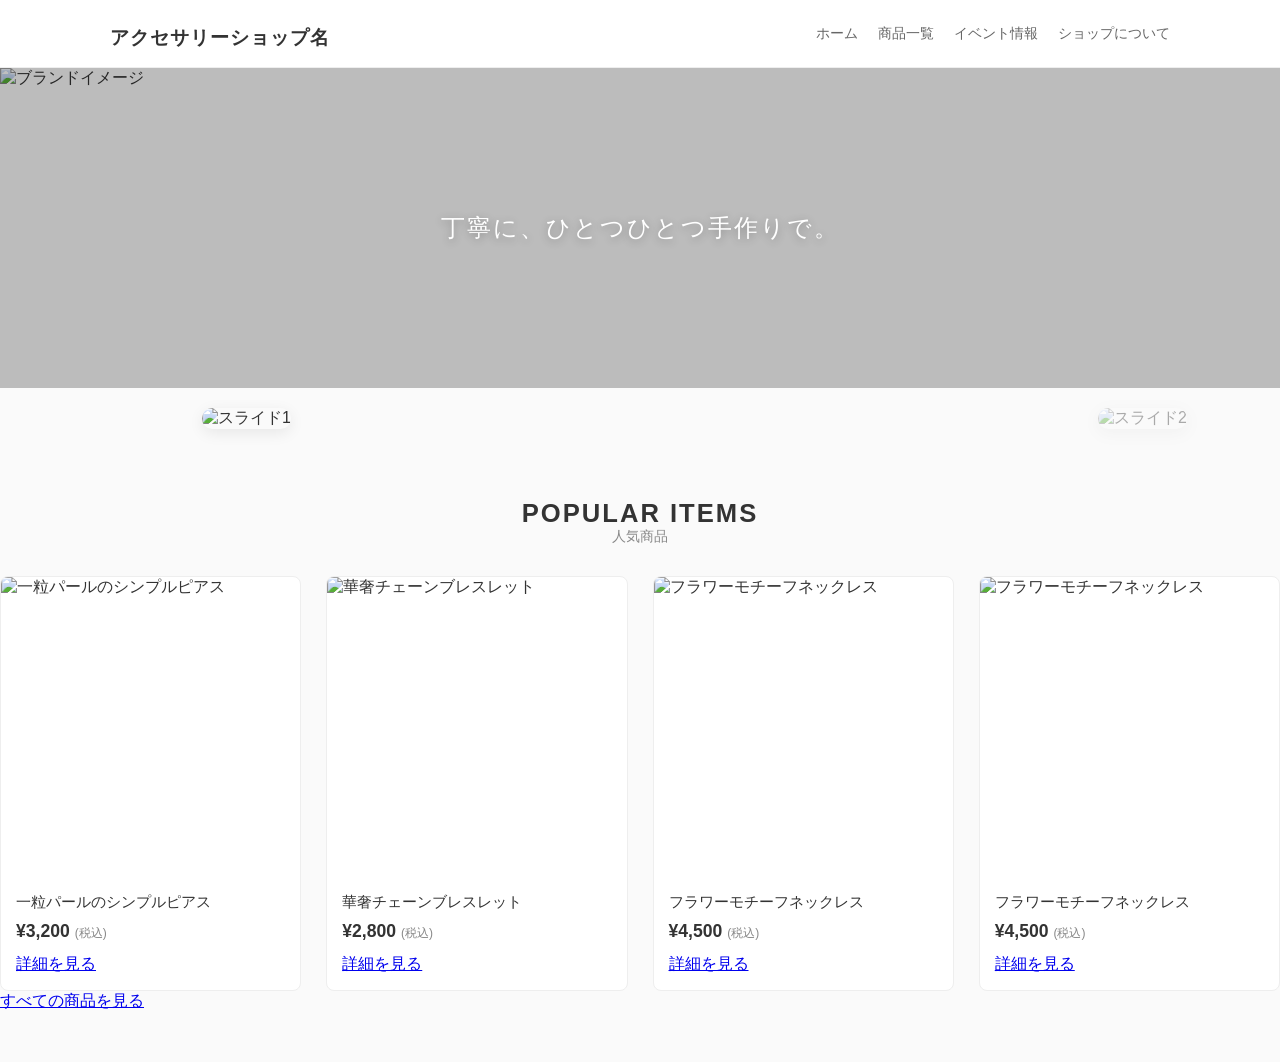
==== index.html @ e91500f8 "ベーター版 ホーム画面おおむね完成。イベント・出店情報編集中。" ====
<!DOCTYPE html>
<html lang="en">

<head>

  <meta charset="UTF-8">
  <meta name="viewport" content="width=device-width, initial-scale=1.0">
  <title>オンラインショップ</title>
  <link rel="stylesheet" href="style.css">
</head>

<body>
  <header class="header">
    <div class="header-container">
      <!-- ショップロゴ（クリックでトップへ戻る） -->
      <h1 class="logo">
        <a href="#">アクセサリーショップ名</a>
      </h1>

      <!-- ナビゲーションメニュー -->
      <nav class="nav">
        <ul>
          <li><a href="index.html">ホーム</a></li>
          <li><a href="index.html#top_item">商品一覧</a></li>
          <li><a href="event.html">イベント情報</a></li>
          <li><a href="about.html">ショップについて</a></li>
        </ul>
      </nav>
    </div>
  </header>

  <main>
    <section class="brand-banner">
      <img src="images/top.jpg" alt="ブランドイメージ" class="brand-banner-image">
      <div class="brand-banner-overlay">
        <p class="brand-banner-catch">丁寧に、ひとつひとつ手作りで。</p>
      </div>
    </section>

    <!-- ② 全製品のすぐ上にスライダーを移動！ -->
    <section class="hero-slider">
      <div class="slider-container">
        <div class="slide active"><img src="images/slide1.png" alt="スライド1"></div>
        <div class="slide"><img src="images/slide2.png" alt="スライド2"></div>
        <div class="slide"><img src="images/slide3.png" alt="スライド3"></div>
        <div class="slide"><img src="images/slide4.png" alt="スライド4"></div>
      </div>
    </section>

    <!-- ③ 全製品（商品一覧） -->
    <!-- 人気商品エリア（厳選3アイテム） -->
    <section class="products-section" id="top_item">
      <div class="container">
        <h2 class="section-title">POPULAR ITEMS</h2>
        <p class="section-subtitle">人気商品</p>

        <!-- PCで3列表示の時に1行に美しく揃うグリッド -->
        <div class="product-grid">

          <!-- 人気商品 1 -->
          <div class="product-card">
            <div class="product-image">
              <img src="images/slide1.png" alt="一粒パールのシンプルピアス">
            </div>
            <div class="product-info">
              <h3 class="product-title">一粒パールのシンプルピアス</h3>
              <p class="product-price">¥3,200 <span class="tax">(税込)</span></p>
              <a href="product.html?id=01" class="detail-button">詳細を見る</a>
            </div>
          </div>

          <!-- 人気商品 2 -->
          <div class="product-card">
            <div class="product-image">
              <img src="images/slide2.png" alt="華奢チェーンブレスレット">
            </div>
            <div class="product-info">
              <h3 class="product-title">華奢チェーンブレスレット</h3>
              <p class="product-price">¥2,800 <span class="tax">(税込)</span></p>
              <a href="product.html?id=01" class="detail-button">詳細を見る</a>
            </div>
          </div>

          <!-- 人気商品 3 -->
          <div class="product-card">
            <div class="product-image">
              <img src="images/slide3.png" alt="フラワーモチーフネックレス">
            </div>
            <div class="product-info">
              <h3 class="product-title">フラワーモチーフネックレス</h3>
              <p class="product-price">¥4,500 <span class="tax">(税込)</span></p>
              <a href="product.html?id=01" class="detail-button">詳細を見る</a>
            </div>
          </div>
          <!-- 緊急使いまわし商品4つめ -->
          <div class="product-card">
            <div class="product-image">
              <img src="images/slide3.png" alt="フラワーモチーフネックレス">
            </div>
            <div class="product-info">
              <h3 class="product-title">フラワーモチーフネックレス</h3>
              <p class="product-price">¥4,500 <span class="tax">(税込)</span></p>
              <a href="product.html?id=01" class="detail-button">詳細を見る</a>
            </div>
          </div>

        </div>
        <div class="view-all-wrapper">
          <a href="top_item.html" class="view-all-button">すべての商品を見る</a>
        </div>
      </div>
    </section>
  </main>


  <script>
    const sliderContainer = document.querySelector('.slider-container');
    const slides = document.querySelectorAll('.slide');
    let currentIndex = 0;

    function updateSlider() {
      // スライドを横にずらす計算
      const amountToMove = -currentIndex * 100;
      sliderContainer.style.transform = `translateX(${amountToMove}%)`;

      // アクティブなスライド（中央）のクラスを付け替え
      slides.forEach((slide, index) => {
        if (index === currentIndex) {
          slide.classList.add('active');
        } else {
          slide.classList.remove('active');
        }
      });
    }

    function nextSlide() {
      currentIndex = (currentIndex + 1) % slides.length;
      updateSlider();
    }

    // 最初のリセット＆6秒ごとに自動スライド
    updateSlider();
    setInterval(nextSlide, 6000);

    events.forEach(event => {
  // 上：タイトルだけのスクロールリスト
  const navItem = document.createElement('li');
  navItem.innerHTML = `<a href="#${event.id}">${event.date}｜${event.title}</a>`;
  scrollList.appendChild(navItem);

  // 下：詳細カード
  const card = document.createElement('div');
  card.className = 'event-card';
  card.id = event.id;
  card.innerHTML = `
    <img src="${event.image}" alt="${event.title}" class="event-image">
    <div class="event-info">
      <p class="event-date">${event.date}</p>
      <p class="event-campaign">${event.campaignName}</p>
      <h3 class="event-title">${event.title}</h3>
      <p class="event-place">📍 ${event.place}</p>
      <p class="event-address">${event.address}</p>
      <p class="event-description">${event.description}</p>
    </div>
  `;
  eventList.appendChild(card);
});
  </script>
</body>

</html>
---- style.css ----
/* 全体のリセット（余計な余白を消す） */
* {
  margin: 0;
  padding: 0;
  box-sizing: border-box;
}

body {
  font-family: "Helvetica Neue", Arial, "ヒラギノ角ゴ Pro W3", "Hiragino Kaku Gothic Pro", メイリオ, Meiryo, sans-serif;
  color: #333;
  background-color: #fafafa;
}

/* ヘッダー全体のスタイル */
.header {
  background-color: #ffffff;
  border-bottom: 1px solid #eee;
  position: sticky; /* スクロールしても上に固定される設定 */
  top: 0;
  z-index: 100;
}

/* ロゴとナビゲーションを横並びにするレイアウト */
.header-container {
  max-width: 1100px;
  margin: 0 auto;
  padding: 15px 20px;
  display: flex;
  justify-content: space-between; /* 左右に振り分ける */
  align-items: center; /* 上下中央揃え */
}

.logo a {
  font-size: 1.2rem;
  font-weight: bold;
  color: #333;
  text-decoration: none;
  letter-spacing: 1px;
}

/* ナビゲーションメニューのスタイル */
.nav ul {
  display: flex;
  list-style: none;
  gap: 20px; /* メニュー同士の間隔 */
}

.nav a {
  text-decoration: none;
  color: #666;
  font-size: 0.9rem;
  transition: color 0.3s;
}

.nav a:hover {
  color: #d4a373; /* ホバーした時に少しおしゃれなアクセントカラーに変化 */
}
/* メインビジュアルエリア */
/* ===================================
   ブランドイメージバナー
=================================== */
.brand-banner {
  position: relative;
  width: 100%;
  height: 320px; /* お好みで調整（280〜400px程度がバランス良い） */
  overflow: hidden;
}

.brand-banner-image {
  width: 100%;
  height: 100%;
  object-fit: cover; /* 画像が切れても比率を保ったまま埋める */
}

.brand-banner-overlay {
  position: absolute;
  top: 0;
  left: 0;
  width: 100%;
  height: 100%;
  display: flex;
  justify-content: center;
  align-items: center;
  background-color: rgba(0, 0, 0, 0.25); /* 文字を読みやすくするための暗さ */
}

.brand-banner-catch {
  color: #fff;
  font-size: 1.5rem;
  letter-spacing: 2px;
  text-align: center;
  text-shadow: 0 2px 8px rgba(0, 0, 0, 0.3); /* 文字を背景から浮き立たせる */
  padding: 0 20px;
}

@media (max-width: 768px) {
  .brand-banner {
    height: 220px; /* スマホでは少し低めに */
  }
  .brand-banner-catch {
    font-size: 1.1rem;
  }
}
/* ===================================
   2. メインビジュアル（左右チラ見せスライダー）
=================================== */
.hero-slider {
  width: 100%;
  padding: 20px 0;
  overflow: hidden; /* 枠外の余計な画像をカット */
}

.slider-container {
  display: flex;
  transition: transform 0.5s ease-in-out; /* スライドのアニメーション速度 */
  /* スマホのときは画像を大きく、PCのときは少しキュッと小さく見せる設定 */
  width: 70%; /* 中央画像の横幅サイズ（ここで大きさを調整できます） */
  margin: 0 auto;
}

.slide {
  flex: 0 0 100%; /* 各スライドの幅 */
  padding: 0 10px; /* 画像同士の間隔 */
  box-sizing: border-box;
  opacity: 0.4; /* 両端にあるときは少し薄く（半透明）する */
  transition: opacity 0.5s;
}

/* 中央に来たアクティブな画像の設定 */
.slide.active {
  opacity: 1; /* 中央の画像だけくっきり見せる */
}

.slide img {
  width: 100%;
  height: 320px; /* 縦幅を抑えてコンパクトに（お好みで300px〜350pxで調整可） */
  object-fit: cover;
  border-radius: 12px; /* 角を丸くしておしゃれに */
  box-shadow: 0 4px 15px rgba(0, 0, 0, 0.08);
}

/* スマホ表示のときの設定 */
@media (max-width: 768px) {
  .slider-container {
    width: 85%; /* スマホではチラ見せ幅を狭めてメインを大きく見せる */
  }
  .slide img {
    height: 220px; /* スマホ用に縦幅を少し小さく */
  }
}

/* ===================================
   3. 特設エリア（バナーボタン）
=================================== */
.special-section {
  padding: 30px 0;
}

.special-grid {
  display: grid;
  grid-template-columns: repeat(4, 1fr); /* PCは4列 */
  gap: 15px;
}

.special-card {
  display: flex;
  flex-direction: column;
  justify-content: center;
  align-items: center;
  padding: 25px 10px;
  background-color: #fff;
  border: 1px solid #eee;
  border-radius: 8px;
  text-decoration: none;
  color: #333;
  transition: transform 0.2s, box-shadow 0.2s;
}

.special-card:hover {
  transform: translateY(-3px);
  box-shadow: 0 6px 15px rgba(0,0,0,0.08);
}

.special-card span {
  font-size: 0.75rem;
  letter-spacing: 1.5px;
  color: #d4a373;
  font-weight: bold;
}

.special-card h3 {
  font-size: 1rem;
  margin-top: 5px;
}

/* ===================================
   4. 商品一覧エリア（display: grid）
=================================== */
.products-section {
  padding: 50px 0;
}

.section-title {
  text-align: center;
  font-size: 1.6rem;
  letter-spacing: 2px;
  color: #333;
}

.section-subtitle {
  text-align: center;
  font-size: 0.85rem;
  color: #888;
  margin-bottom: 30px;
}

/* ★スマホで2列になる魔法のCSS（Grid）★ */
.product-grid {
  display: grid;
  grid-template-columns: repeat(2, 1fr); /* デフォルト（スマホ）で横2列 */
  gap: 15px; /* カード同士の間隔 */
}

/* 商品カードのスタイル */
.product-card {
  background-color: #ffffff;
  border-radius: 8px;
  overflow: hidden;
  border: 1px solid #eee;
  display: flex;
  flex-direction: column;
}

.product-image {
  width: 100%;
  aspect-ratio: 1 / 1; /* 正方形にする */
  overflow: hidden;
}

.product-image img {
  width: 100%;
  height: 100%;
  object-fit: cover;
  transition: transform 0.3s;
}

.product-card:hover .product-image img {
  transform: scale(1.05); /* ホバー時に少し拡大 */
}

.product-info {
  padding: 15px;
  display: flex;
  flex-direction: column;
  flex-grow: 1;
}

.product-title {
  font-size: 0.95rem;
  margin-bottom: 8px;
  line-height: 1.4;
  font-weight: normal;
}

.product-price {
  font-size: 1.1rem;
  font-weight: bold;
  color: #333;
  margin-bottom: 12px;
}

.product-price .tax {
  font-size: 0.75rem;
  font-weight: normal;
  color: #888;
}

/* Stripe用 購入ボタン */
.buy-button {
  margin-top: auto; /* ボタンをカードの一番下に揃える */
  display: block;
  text-align: center;
  background-color: #333;
  color: #fff;
  padding: 10px 0;
  border-radius: 4px;
  text-decoration: none;
  font-size: 0.85rem;
  transition: background-color 0.2s;
}

.buy-button:hover {
  background-color: #d4a373; /* ホバー時のカラー */
}

/* ===================================
   レスポンシブ対応（画面が広いPC向け）
=================================== */
@media (max-width: 768px) {
  /* スマホのとき特設エリアは1列にする */
  .special-grid {
    grid-template-columns: 1fr;
  }
}

@media (min-width: 769px) {
  /* パソコン（幅769px以上）では商品カタログを3列にする */
  .product-grid {
    grid-template-columns: repeat(4, 1fr);
    gap: 25px;
  }
}

/* ===================================
   商品詳細ページ
=================================== */
.product-detail-section {
  padding: 40px 0;
}

.back-link {
  display: inline-block;
  margin-bottom: 20px;
  color: #666;
  text-decoration: none;
  font-size: 0.9rem;
}

.back-link:hover {
  color: #d4a373;
}

.product-detail-wrapper {
  display: flex;
  flex-direction: column; /* スマホ：縦積み */
  gap: 25px;
}

.detail-image-box {
  width: 100%;
  aspect-ratio: 1 / 1;
  overflow: hidden;
  border-radius: 8px;
}

.detail-image {
  width: 100%;
  height: 100%;
  object-fit: cover;
}

.detail-title {
  font-size: 1.3rem;
  margin-bottom: 10px;
  font-weight: normal;
}

.detail-price {
  font-size: 1.4rem;
  font-weight: bold;
  margin-bottom: 15px;
}

.detail-description {
  font-size: 0.95rem;
  line-height: 1.7;
  color: #555;
  margin-bottom: 25px;
}

/* PC表示：画像と情報を横並びにする */
@media (min-width: 769px) {
  .product-detail-wrapper {
    flex-direction: row;
  }

  .detail-image-box,
  .detail-info {
    width: 50%;
  }
}

/* ===================================
   イベントページ
=================================== */
.event-page {
  padding: 50px 0;
}

/* 題名だけスクロールできる小さい枠 */
.event-scroll-nav {
  max-height: 160px; /* ここが「小さめの枠」の高さ。増減で調整可 */
  overflow-y: auto;
  border: 1px solid #eee;
  border-radius: 8px;
  margin-bottom: 40px;
  background-color: #fff;
}

.event-scroll-list {
  list-style: none;
}

.event-scroll-list li {
  border-bottom: 1px solid #f2f2f2;
}

.event-scroll-list li:last-child {
  border-bottom: none;
}

.event-scroll-list a {
  display: block;
  padding: 12px 16px;
  font-size: 0.9rem;
  color: #333;
  text-decoration: none;
}

.event-scroll-list a:hover {
  background-color: #faf6f2;
  color: #d4a373;
}

/* 下に来る詳細カード */
.event-card {
  display: flex;
  flex-direction: column;
  gap: 15px;
  padding: 25px 0;
  border-bottom: 1px solid #eee;
  scroll-margin-top: 90px; /* クリックで飛んだ時、ヘッダーに隠れないようにする余白 */
}

.event-card:last-child {
  border-bottom: none;
}

.event-image {
  width: 100%;
  aspect-ratio: 16 / 9;
  object-fit: cover;
  border-radius: 8px;
}

.event-date {
  font-size: 0.8rem;
  color: #d4a373;
  font-weight: bold;
  margin-bottom: 4px;
}

.event-place {
  font-size: 0.85rem;
  color: #888;
  margin-bottom: 8px;
}

.event-title {
  font-size: 1.1rem;
  font-weight: normal;
  margin-bottom: 8px;
}

.event-description {
  font-size: 0.9rem;
  line-height: 1.7;
  color: #555;
}

/* PC表示：画像とテキストを横並びに */
@media (min-width: 769px) {
  .event-card {
    flex-direction: row;
  }
  .event-image {
    width: 40%;
    aspect-ratio: 1 / 1;
  }
  .event-info {
    width: 60%;
  }
}
.event-campaign {
  display: inline-block;
  font-size: 0.75rem;
  color: #fff;
  background-color: #d4a373;
  padding: 3px 10px;
  border-radius: 20px;
  margin-bottom: 8px;
}

.event-place {
  font-size: 0.9rem;
  color: #333;
  margin-bottom: 2px;
}

.event-address {
  font-size: 0.8rem;
  color: #888;
  margin-bottom: 12px;
}
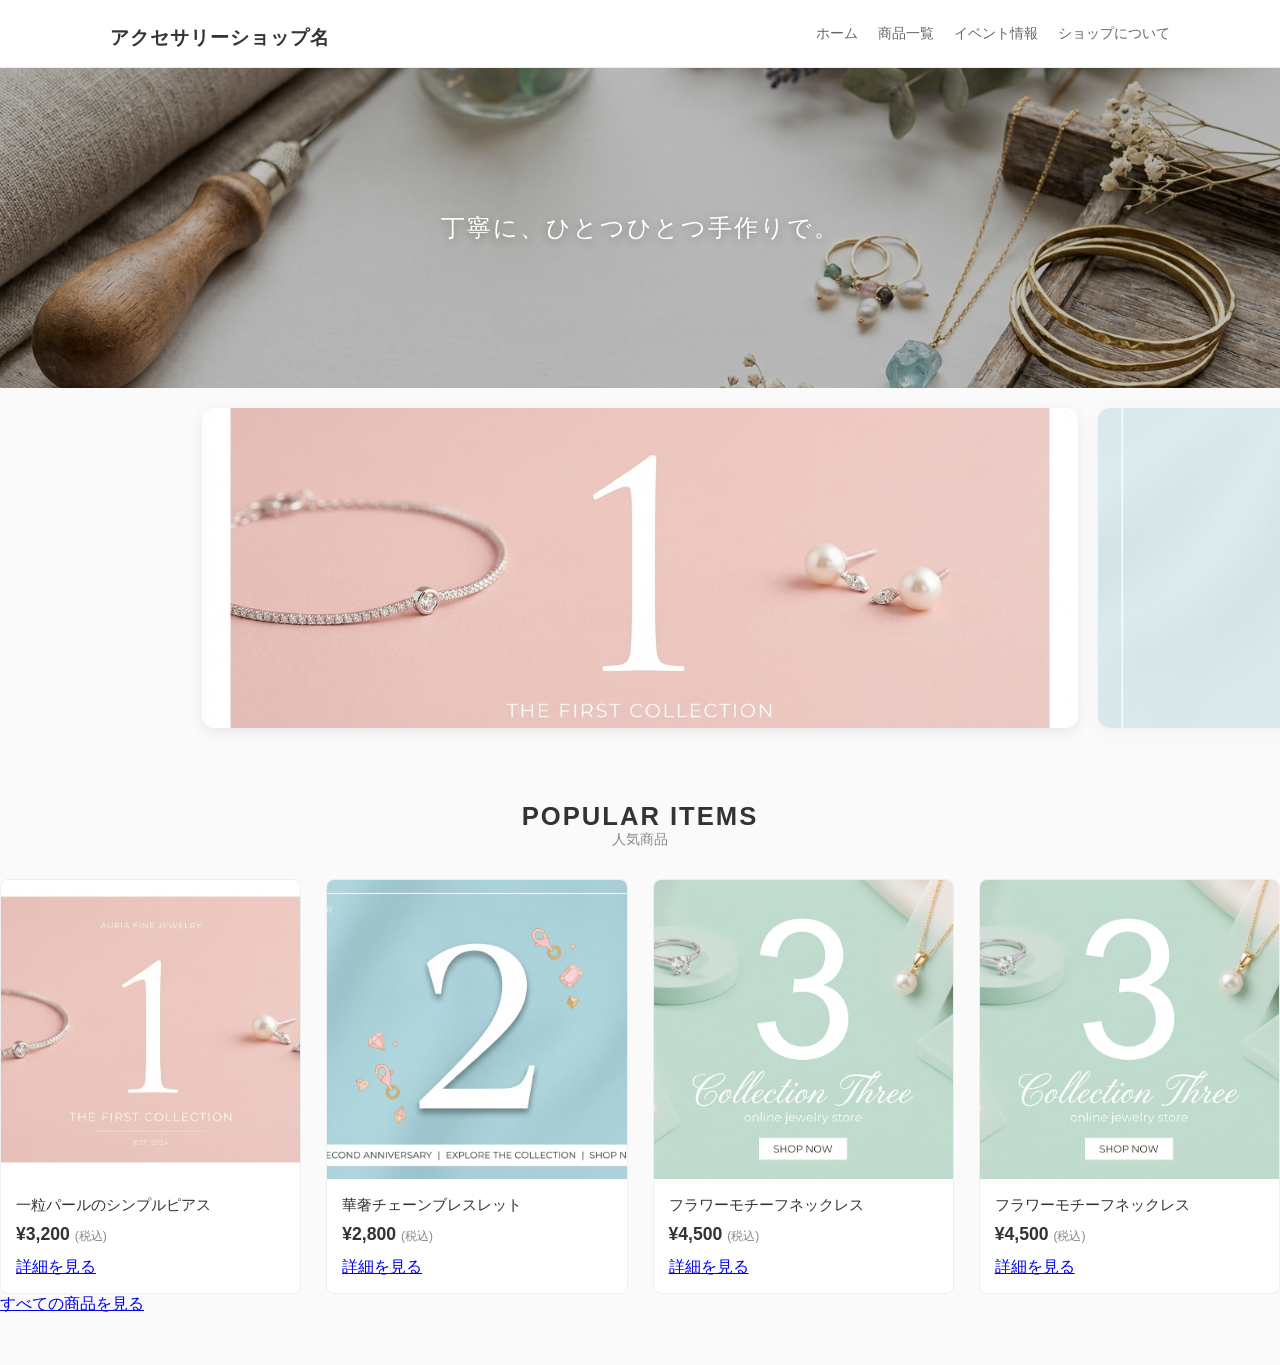
==== commit e24d9121: "イベント更新 出店情報レイアウト更新" ====
--- a/index.html
+++ b/index.html
@@ -144,9 +144,14 @@
 
     events.forEach(event => {
   // 上：タイトルだけのスクロールリスト
-  const navItem = document.createElement('li');
-  navItem.innerHTML = `<a href="#${event.id}">${event.date}｜${event.title}</a>`;
-  scrollList.appendChild(navItem);
+const navItem = document.createElement('li');
+navItem.innerHTML = `
+  <a href="#${event.id}">
+    <span class="event-nav-text">${event.date}｜${event.title}</span>
+    <span class="event-nav-place">${event.place}</span>
+  </a>
+`;
+scrollList.appendChild(navItem);
 
   // 下：詳細カード
   const card = document.createElement('div');
--- a/style.css
+++ b/style.css
@@ -410,7 +410,10 @@
 }
 
 .event-scroll-list a {
-  display: block;
+  display: flex;
+  justify-content: space-between; /* 左右に振り分ける */
+  align-items: center;
+  gap: 10px;
   padding: 12px 16px;
   font-size: 0.9rem;
   color: #333;
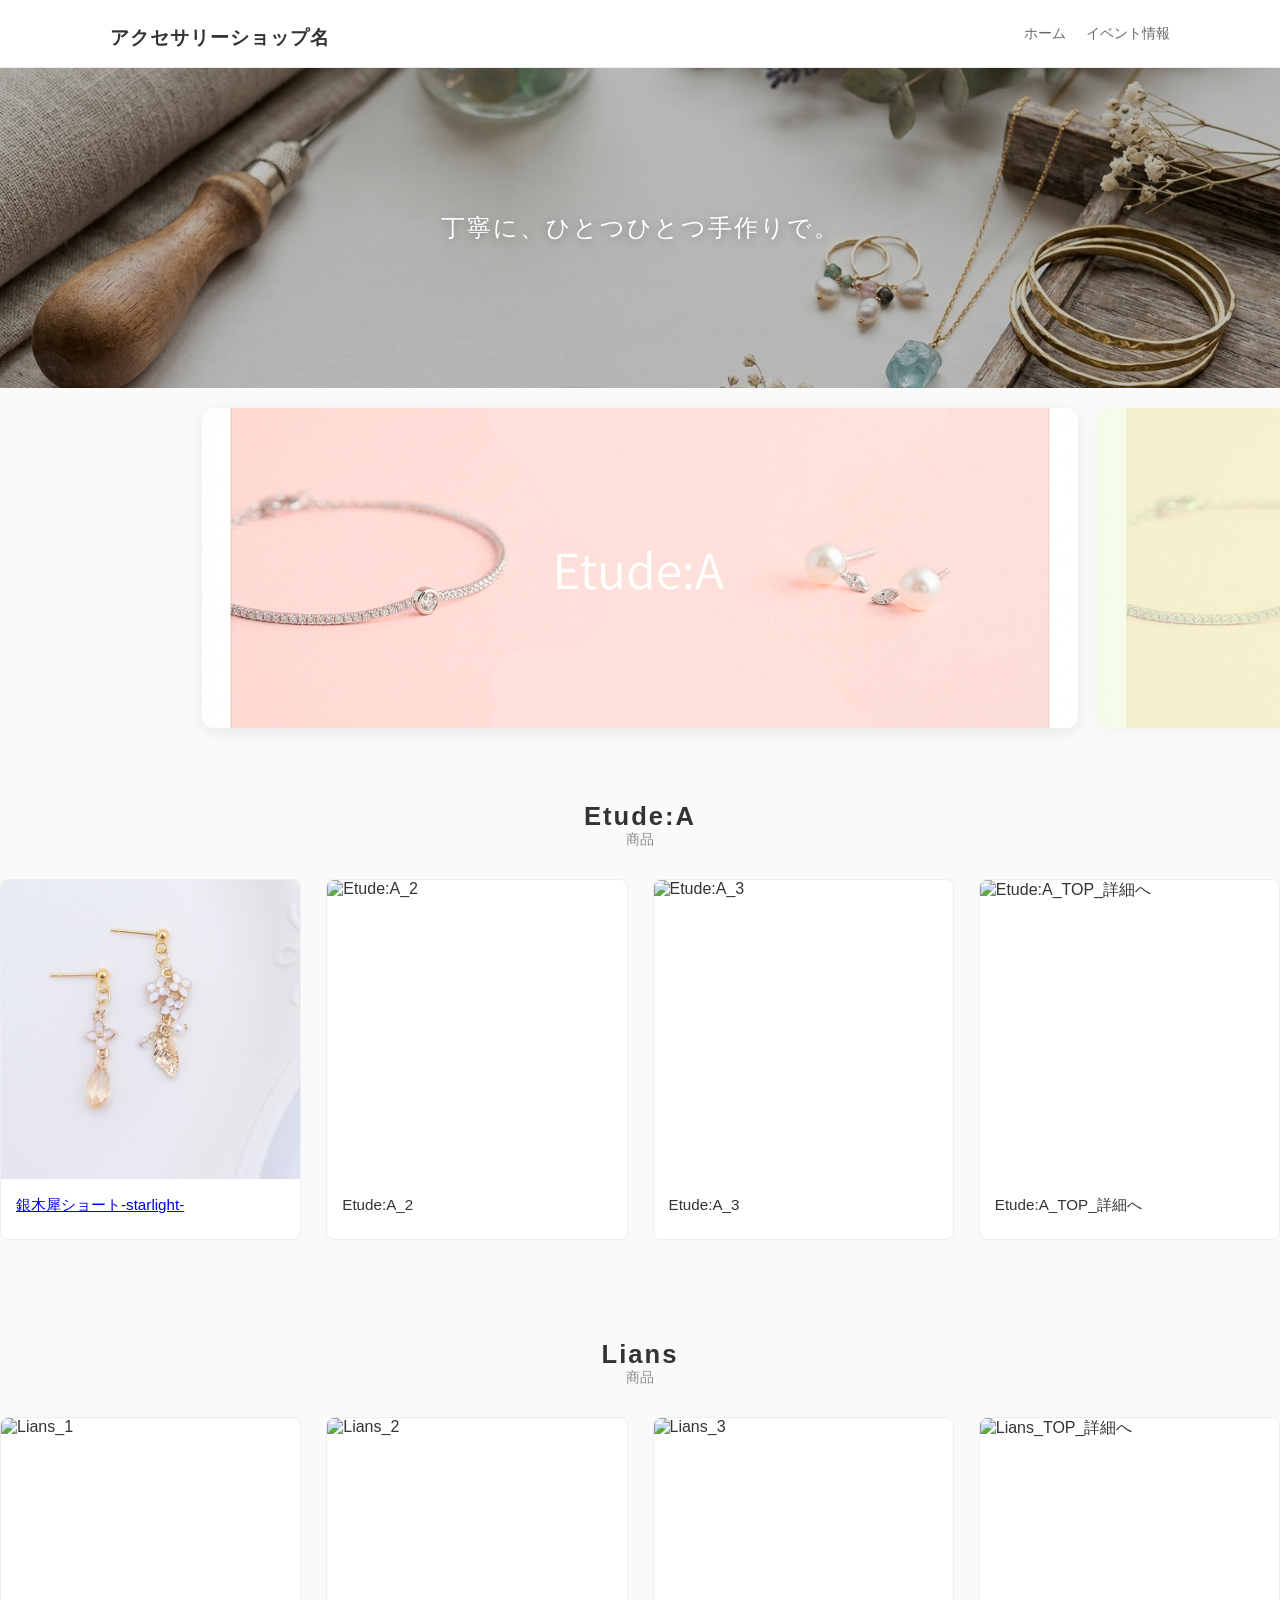
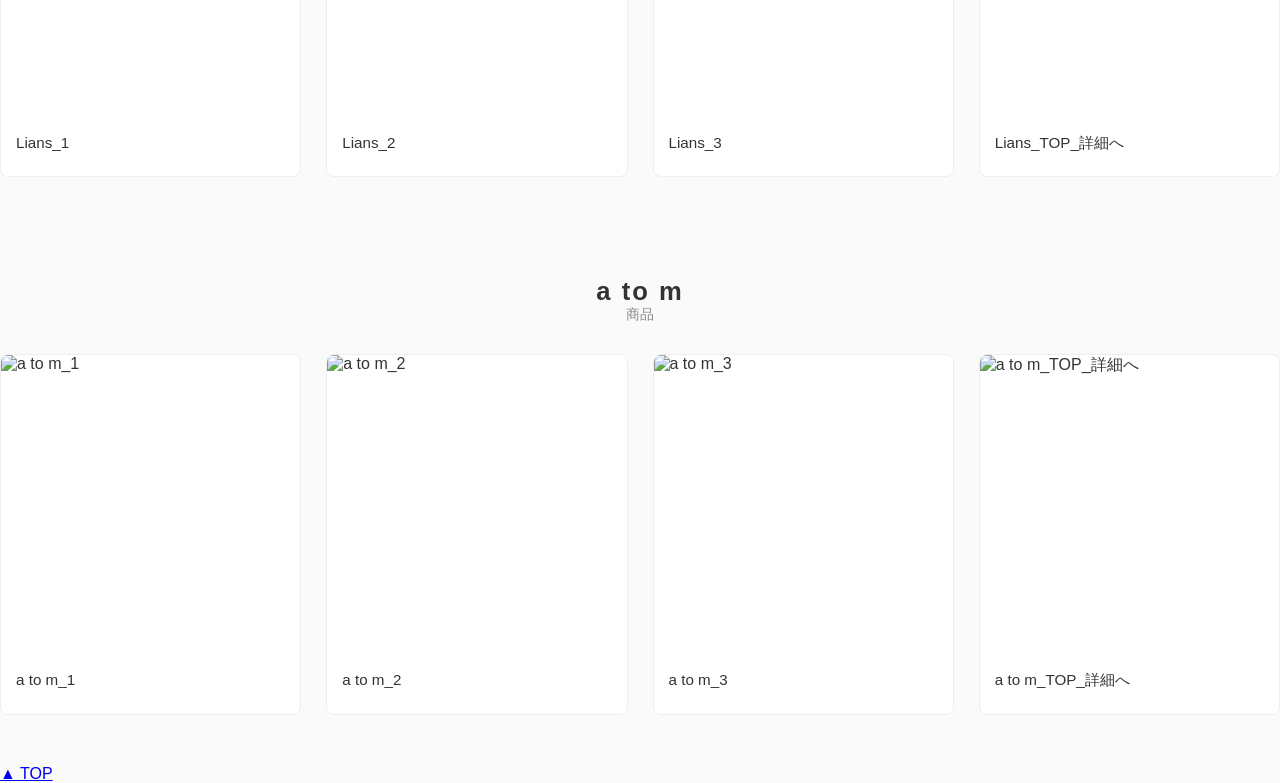
==== commit 89c65576: "大幅変更 大幅変更" ====
--- a/index.html
+++ b/index.html
@@ -21,9 +21,9 @@
       <nav class="nav">
         <ul>
           <li><a href="index.html">ホーム</a></li>
-          <li><a href="index.html#top_item">商品一覧</a></li>
+          <!-- <li><a href="index.html#top_item">商品一覧</a></li> -->
           <li><a href="event.html">イベント情報</a></li>
-          <li><a href="about.html">ショップについて</a></li>
+          <!-- <li><a href="about.html">ショップについて</a></li> -->
         </ul>
       </nav>
     </div>
@@ -40,83 +40,190 @@
     <!-- ② 全製品のすぐ上にスライダーを移動！ -->
     <section class="hero-slider">
       <div class="slider-container">
-        <div class="slide active"><img src="images/slide1.png" alt="スライド1"></div>
-        <div class="slide"><img src="images/slide2.png" alt="スライド2"></div>
-        <div class="slide"><img src="images/slide3.png" alt="スライド3"></div>
-        <div class="slide"><img src="images/slide4.png" alt="スライド4"></div>
+        <div class="slide active"><a href="EtudeA.html"><img src="images/EtudeA.png" alt="スライド1"></a></div>
+        <div class="slide active"><a href="Lians.html"><img src="images/Lians.png" alt="スライド2"></a></div>
+        <div class="slide active"><a href="atom.html"><img src="images/atom.png" alt="スライド3"></a></div>
+        <div class="slide active"><a href="EtudeA.html"><img src="images/slide4.png" alt="スライド4"></a></div>
       </div>
     </section>
 
     <!-- ③ 全製品（商品一覧） -->
-    <!-- 人気商品エリア（厳選3アイテム） -->
-    <section class="products-section" id="top_item">
+    <!-- Etude:Aエリア（厳選3アイテムとリンク先） -->
+    <section class="products-section" id="Etude:A">
       <div class="container">
-        <h2 class="section-title">POPULAR ITEMS</h2>
-        <p class="section-subtitle">人気商品</p>
+        <h2 class="section-title">Etude:A</h2>
+        <p class="section-subtitle">商品</p>
 
         <!-- PCで3列表示の時に1行に美しく揃うグリッド -->
         <div class="product-grid">
 
-          <!-- 人気商品 1 -->
-          <div class="product-card">
-            <div class="product-image">
-              <img src="images/slide1.png" alt="一粒パールのシンプルピアス">
-            </div>
-            <div class="product-info">
-              <h3 class="product-title">一粒パールのシンプルピアス</h3>
-              <p class="product-price">¥3,200 <span class="tax">(税込)</span></p>
-              <a href="product.html?id=01" class="detail-button">詳細を見る</a>
-            </div>
-          </div>
-
-          <!-- 人気商品 2 -->
-          <div class="product-card">
-            <div class="product-image">
-              <img src="images/slide2.png" alt="華奢チェーンブレスレット">
-            </div>
-            <div class="product-info">
-              <h3 class="product-title">華奢チェーンブレスレット</h3>
-              <p class="product-price">¥2,800 <span class="tax">(税込)</span></p>
-              <a href="product.html?id=01" class="detail-button">詳細を見る</a>
-            </div>
-          </div>
-
-          <!-- 人気商品 3 -->
-          <div class="product-card">
-            <div class="product-image">
-              <img src="images/slide3.png" alt="フラワーモチーフネックレス">
-            </div>
-            <div class="product-info">
-              <h3 class="product-title">フラワーモチーフネックレス</h3>
-              <p class="product-price">¥4,500 <span class="tax">(税込)</span></p>
-              <a href="product.html?id=01" class="detail-button">詳細を見る</a>
-            </div>
-          </div>
-          <!-- 緊急使いまわし商品4つめ -->
-          <div class="product-card">
-            <div class="product-image">
-              <img src="images/slide3.png" alt="フラワーモチーフネックレス">
-            </div>
-            <div class="product-info">
-              <h3 class="product-title">フラワーモチーフネックレス</h3>
-              <p class="product-price">¥4,500 <span class="tax">(税込)</span></p>
-              <a href="product.html?id=01" class="detail-button">詳細を見る</a>
+          <!-- 商品 1 -->
+          <div class="product-card">
+            <a href="https://minne.com/items/46423555">
+            <div class="product-image">
+              <img src="images/EtudeA_1.png" alt="Etude:A_1">
+            </div>
+            <div class="product-info">
+              <h3 class="product-title">銀木犀ショート-starlight-</h3>
+            </div>
+            </a>
+          </div>
+
+          <!-- 商品 2 -->
+          <div class="product-card">
+            <div class="product-image">
+              <img src="" alt="Etude:A_2">
+            </div>
+            <div class="product-info">
+              <h3 class="product-title">Etude:A_2</h3>
+            </div>
+          </div>
+
+          <!-- 商品 3 -->
+          <div class="product-card">
+            <div class="product-image">
+              <img src="" alt="Etude:A_3">
+            </div>
+            <div class="product-info">
+              <h3 class="product-title">Etude:A_3</h3>
+            </div>
+          </div>
+          <!-- 表示4つめ　詳細へ -->
+          <div class="product-card">
+            <div class="product-image">
+              <img src="" alt="Etude:A_TOP_詳細へ">
+            </div>
+            <div class="product-info">
+              <h3 class="product-title">Etude:A_TOP_詳細へ</h3>
             </div>
           </div>
 
         </div>
-        <div class="view-all-wrapper">
-          <a href="top_item.html" class="view-all-button">すべての商品を見る</a>
+      </div>
+    </section>
+
+    <!--Liansエリア（厳選3アイテムとリンク先） -->
+    <section class="products-section" id="Lians">
+      <div class="container">
+        <h2 class="section-title">Lians</h2>
+        <p class="section-subtitle">商品</p>
+
+        <!-- PCで3列表示の時に1行に美しく揃うグリッド -->
+        <div class="product-grid">
+
+          <!-- 商品 1 -->
+          <div class="product-card">
+            <div class="product-image">
+              <img src="" alt="Lians_1">
+            </div>
+            <div class="product-info">
+              <h3 class="product-title">Lians_1</h3>
+            </div>
+          </div>
+
+          <!-- 商品 2 -->
+          <div class="product-card">
+            <div class="product-image">
+              <img src="" alt="Lians_2">
+            </div>
+            <div class="product-info">
+              <h3 class="product-title">Lians_2</h3>
+            </div>
+          </div>
+
+          <!-- 商品 3 -->
+          <div class="product-card">
+            <div class="product-image">
+              <img src="" alt="Lians_3">
+            </div>
+            <div class="product-info">
+              <h3 class="product-title">Lians_3</h3>
+            </div>
+          </div>
+          <!-- 表示4つめ　詳細へ -->
+          <div class="product-card">
+            <div class="product-image">
+              <img src="" alt="Lians_TOP_詳細へ">
+            </div>
+            <div class="product-info">
+              <h3 class="product-title">Lians_TOP_詳細へ</h3>
+            </div>
+          </div>
+
         </div>
       </div>
     </section>
+
+        <!-- a to mエリア（厳選3アイテムとリンク先） -->
+    <section class="products-section" id="a to m">
+      <div class="container">
+        <h2 class="section-title">a to m</h2>
+        <p class="section-subtitle">商品</p>
+
+        <!-- PCで3列表示の時に1行に美しく揃うグリッド -->
+        <div class="product-grid">
+          <!-- 商品 1 -->
+          <div class="product-card">
+            <div class="product-image">
+              <img src="" alt="a to m_1">
+            </div>
+            <div class="product-info">
+              <h3 class="product-title">a to m_1</h3>
+            </div>
+          </div>
+          <!-- 商品 2 -->
+          <div class="product-card">
+            <div class="product-image">
+              <img src="" alt="a to m_2">
+            </div>
+            <div class="product-info">
+              <h3 class="product-title">a to m_2</h3>
+            </div>
+          </div>
+          <!-- 商品 3 -->
+          <div class="product-card">
+            <div class="product-image">
+              <img src="" alt="a to m_3">
+            </div>
+            <div class="product-info">
+              <h3 class="product-title">a to m_3</h3>
+            </div>
+          </div>
+          <!-- 表示4つめ　詳細へ -->
+          <div class="product-card">
+            <div class="product-image">
+              <img src="" alt="a to m_TOP_詳細へ">
+            </div>
+            <div class="product-info">
+              <h3 class="product-title">a to m_TOP_詳細へ</h3>
+            </div>
+          </div>
+        </div>
+      </div>
+    </section>
   </main>
+    <!-- トップへ戻るボタン -->
+<a href="#" id="scrollTopBtn" class="scroll-top-btn" aria-label="ページ上部へ戻る">
+  ▲ TOP
+</a>
 
 
   <script>
+    const scrollTopBtn = document.getElementById('scrollTopBtn');
     const sliderContainer = document.querySelector('.slider-container');
     const slides = document.querySelectorAll('.slide');
     let currentIndex = 0;
+
+    if (scrollTopBtn) {
+      window.addEventListener('scroll', () => {
+        // 300px以上スクロールしたら 'is-active' クラスを付与して表示
+        if (window.scrollY > 300) {
+          scrollTopBtn.classList.add('is-active');
+        } else {
+          scrollTopBtn.classList.remove('is-active');
+        }
+      });
+    }
 
     function updateSlider() {
       // スライドを横にずらす計算
@@ -141,36 +248,7 @@
     // 最初のリセット＆6秒ごとに自動スライド
     updateSlider();
     setInterval(nextSlide, 6000);
-
-    events.forEach(event => {
-  // 上：タイトルだけのスクロールリスト
-const navItem = document.createElement('li');
-navItem.innerHTML = `
-  <a href="#${event.id}">
-    <span class="event-nav-text">${event.date}｜${event.title}</span>
-    <span class="event-nav-place">${event.place}</span>
-  </a>
-`;
-scrollList.appendChild(navItem);
-
-  // 下：詳細カード
-  const card = document.createElement('div');
-  card.className = 'event-card';
-  card.id = event.id;
-  card.innerHTML = `
-    <img src="${event.image}" alt="${event.title}" class="event-image">
-    <div class="event-info">
-      <p class="event-date">${event.date}</p>
-      <p class="event-campaign">${event.campaignName}</p>
-      <h3 class="event-title">${event.title}</h3>
-      <p class="event-place">📍 ${event.place}</p>
-      <p class="event-address">${event.address}</p>
-      <p class="event-description">${event.description}</p>
-    </div>
-  `;
-  eventList.appendChild(card);
-});
   </script>
+
 </body>
-
 </html>
--- a/style.css
+++ b/style.css
@@ -504,4 +504,133 @@
   font-size: 0.8rem;
   color: #888;
   margin-bottom: 12px;
+}
+
+/* --- About Page Design --- */
+
+.about-header {
+  text-align: center;
+  padding: 50px 20px 20px;
+  background-color: #faf6f0;
+}
+
+.shop-title {
+  font-size: 2rem;
+  color: #5a4b41;
+  letter-spacing: 2px;
+  margin-bottom: 5px;
+}
+
+.sub-title {
+  font-size: 0.9rem;
+  color: #a38f85;
+}
+
+.about-container {
+  max-width: 900px;
+  margin: 0 auto;
+  padding: 40px 20px;
+}
+
+.story-section {
+  display: flex;
+  justify-content: center;
+  margin-bottom: 50px;
+}
+
+.story-card {
+  background-color: #ffffff;
+  border: 1px solid #f0e6df;
+  border-radius: 12px;
+  padding: 40px 30px;
+  text-align: center;
+  box-shadow: 0 4px 15px rgba(0, 0, 0, 0.03);
+  max-width: 650px;
+}
+
+.story-title {
+  font-size: 1.3rem;
+  color: #8c6b58;
+  margin-bottom: 25px;
+  position: relative;
+  display: inline-block;
+}
+
+.story-title::after {
+  content: '';
+  display: block;
+  width: 40px;
+  height: 2px;
+  background-color: #e8cca4;
+  margin: 10px auto 0;
+}
+
+.story-text {
+  font-size: 0.95rem;
+  color: #666;
+  line-height: 1.8;
+  margin-bottom: 15px;
+}
+
+/* 3列カード */
+.concept-section {
+  text-align: center;
+  margin-bottom: 60px;
+}
+
+.section-heading {
+  font-size: 1.4rem;
+  color: #5a4b41;
+  margin-bottom: 30px;
+}
+
+.concept-grid {
+  display: grid;
+  grid-template-columns: repeat(auto-fit, minmax(220px, 1fr));
+  gap: 20px;
+}
+
+.concept-item {
+  background: #fdfbf7;
+  border-radius: 10px;
+  padding: 25px 15px;
+  border: 1px dashed #e5d8cf;
+}
+
+.concept-item .icon {
+  font-size: 1.8rem;
+  margin-bottom: 10px;
+}
+
+.concept-item h4 {
+  font-size: 1rem;
+  color: #735949;
+  margin-bottom: 10px;
+}
+
+.concept-item p {
+  font-size: 0.85rem;
+  color: #777;
+  line-height: 1.6;
+}
+
+/* ボタン */
+.btn-container {
+  text-align: center;
+  margin-top: 40px;
+}
+
+.back-btn {
+  display: inline-block;
+  padding: 12px 35px;
+  background-color: #8c6b58;
+  color: #fff;
+  text-decoration: none;
+  border-radius: 25px;
+  font-size: 0.9rem;
+  transition: background-color 0.3s;
+}
+
+.back-btn:hover {
+  background-color: #6d5243;
 }
